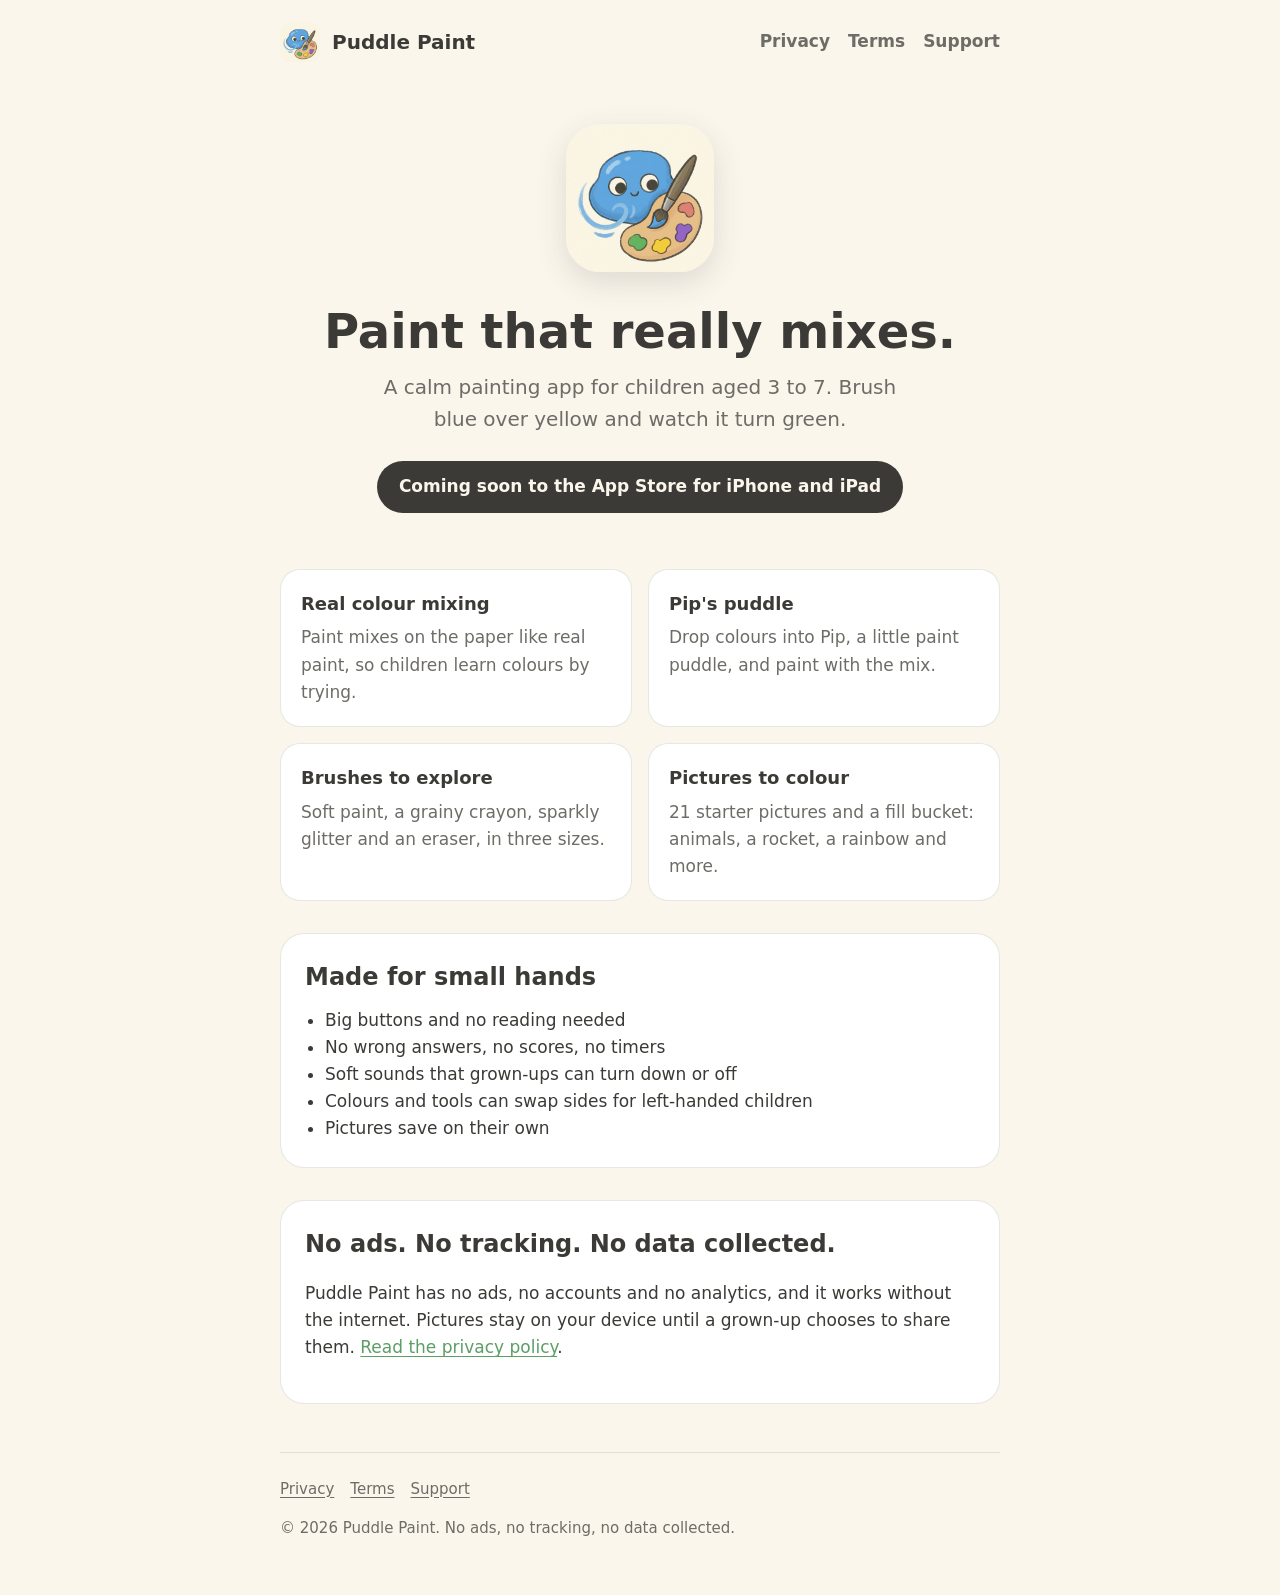
==== index.html @ 8e7a1daa "Add the Puddle Paint website: home, privacy, terms and support pages" ====
<!doctype html>
<html lang="en">
<head>
<meta charset="utf-8">
<meta name="viewport" content="width=device-width, initial-scale=1">
<title>Puddle Paint: a calm painting app for children</title>
<meta name="description" content="A calm, ad-free painting app for children aged 3 to 7, where paint really mixes.">
<link rel="icon" href="assets/favicon.png">
<link rel="stylesheet" href="assets/style.css">
</head>
<body>
<div class="wrap">
<header class="site">
  <a class="brand" href="index.html"><img src="assets/icon.png" alt="">Puddle Paint</a>
  <nav><a href="privacy.html">Privacy</a><a href="terms.html">Terms</a><a href="support.html">Support</a></nav>
</header>
<main>
<section class="hero">
  <img src="assets/icon.png" alt="The Puddle Paint app icon: Pip, a happy paint puddle, with a brush">
  <h1>Paint that really mixes.</h1>
  <p class="lead">A calm painting app for children aged 3 to 7. Brush blue over yellow and watch it turn green.</p>
  <span class="badge">Coming soon to the App Store for iPhone and iPad</span>
</section>
<section class="cards">
  <div class="card"><h3>Real colour mixing</h3><p>Paint mixes on the paper like real paint, so children learn colours by trying.</p></div>
  <div class="card"><h3>Pip's puddle</h3><p>Drop colours into Pip, a little paint puddle, and paint with the mix.</p></div>
  <div class="card"><h3>Brushes to explore</h3><p>Soft paint, a grainy crayon, sparkly glitter and an eraser, in three sizes.</p></div>
  <div class="card"><h3>Pictures to colour</h3><p>21 starter pictures and a fill bucket: animals, a rocket, a rainbow and more.</p></div>
</section>
<section class="promise">
  <h2 style="margin-top:0">Made for small hands</h2>
  <ul>
    <li>Big buttons and no reading needed</li>
    <li>No wrong answers, no scores, no timers</li>
    <li>Soft sounds that grown-ups can turn down or off</li>
    <li>Colours and tools can swap sides for left-handed children</li>
    <li>Pictures save on their own</li>
  </ul>
</section>
<section class="promise">
  <h2 style="margin-top:0">No ads. No tracking. No data collected.</h2>
  <p>Puddle Paint has no ads, no accounts and no analytics, and it works without the internet. Pictures stay on your device until a grown-up chooses to share them. <a href="privacy.html">Read the privacy policy</a>.</p>
</section>
</main>
<footer>
  <a href="privacy.html">Privacy</a><a href="terms.html">Terms</a><a href="support.html">Support</a>
  <p>© 2026 Puddle Paint. No ads, no tracking, no data collected.</p>
</footer>
</div>
</body>
</html>
---- assets/style.css ----
/* Puddle Paint site: the same paper-and-crayon look as the app. */
:root {
  --paper: #FBF6EC;
  --card: #FFFFFF;
  --ink: #3B3A36;
  --ink-soft: #6E6C66;
  --leaf: #5C9E66;
  --sky: #6BA8DB;
  --line: rgba(59, 58, 54, 0.12);
}
* { box-sizing: border-box; }
html { -webkit-text-size-adjust: 100%; }
body {
  margin: 0;
  background: var(--paper);
  color: var(--ink);
  font-family: ui-rounded, "SF Pro Rounded", "Nunito", system-ui, -apple-system, "Segoe UI", sans-serif;
  font-size: 17px;
  line-height: 1.6;
}
a { color: var(--leaf); text-underline-offset: 3px; }
a:hover { color: var(--ink); }
.wrap { max-width: 760px; margin: 0 auto; padding: 0 20px; }
header.site {
  display: flex; align-items: center; justify-content: space-between;
  gap: 16px; padding: 22px 0; flex-wrap: wrap;
}
.brand { display: flex; align-items: center; gap: 12px; color: var(--ink); text-decoration: none; font-weight: 700; font-size: 20px; }
.brand img { width: 40px; height: 40px; border-radius: 10px; }
nav a { margin-left: 18px; color: var(--ink-soft); text-decoration: none; font-weight: 600; }
nav a:first-child { margin-left: 0; }
nav a[aria-current="page"], nav a:hover { color: var(--ink); }
.hero { text-align: center; padding: 40px 0 24px; }
.hero img { width: 148px; height: 148px; border-radius: 34px; box-shadow: 0 10px 30px rgba(59,58,54,0.15); }
h1 { font-size: clamp(34px, 6vw, 48px); line-height: 1.15; margin: 24px 0 12px; }
h2 { font-size: 24px; margin: 40px 0 10px; }
.lead { font-size: 20px; color: var(--ink-soft); max-width: 560px; margin: 0 auto; }
.badge {
  display: inline-block; margin-top: 26px; padding: 12px 22px; border-radius: 999px;
  background: var(--ink); color: var(--paper); font-weight: 700; text-decoration: none;
}
.cards { display: grid; grid-template-columns: repeat(auto-fit, minmax(300px, 1fr)); gap: 16px; margin: 32px 0; }
.card { background: var(--card); border: 1px solid var(--line); border-radius: 20px; padding: 20px; }
.card h3 { margin: 0 0 6px; font-size: 18px; }
.card p { margin: 0; color: var(--ink-soft); }
.promise { background: var(--card); border-radius: 24px; padding: 24px; border: 1px solid var(--line); margin: 32px 0; }
.promise ul { margin: 8px 0 0; padding-left: 20px; }
article { padding: 8px 0 24px; }
article h1 { font-size: 36px; }
.updated { color: var(--ink-soft); font-size: 15px; }
footer { border-top: 1px solid var(--line); margin-top: 48px; padding: 24px 0 40px; color: var(--ink-soft); font-size: 15px; }
footer a { color: var(--ink-soft); margin-right: 16px; }
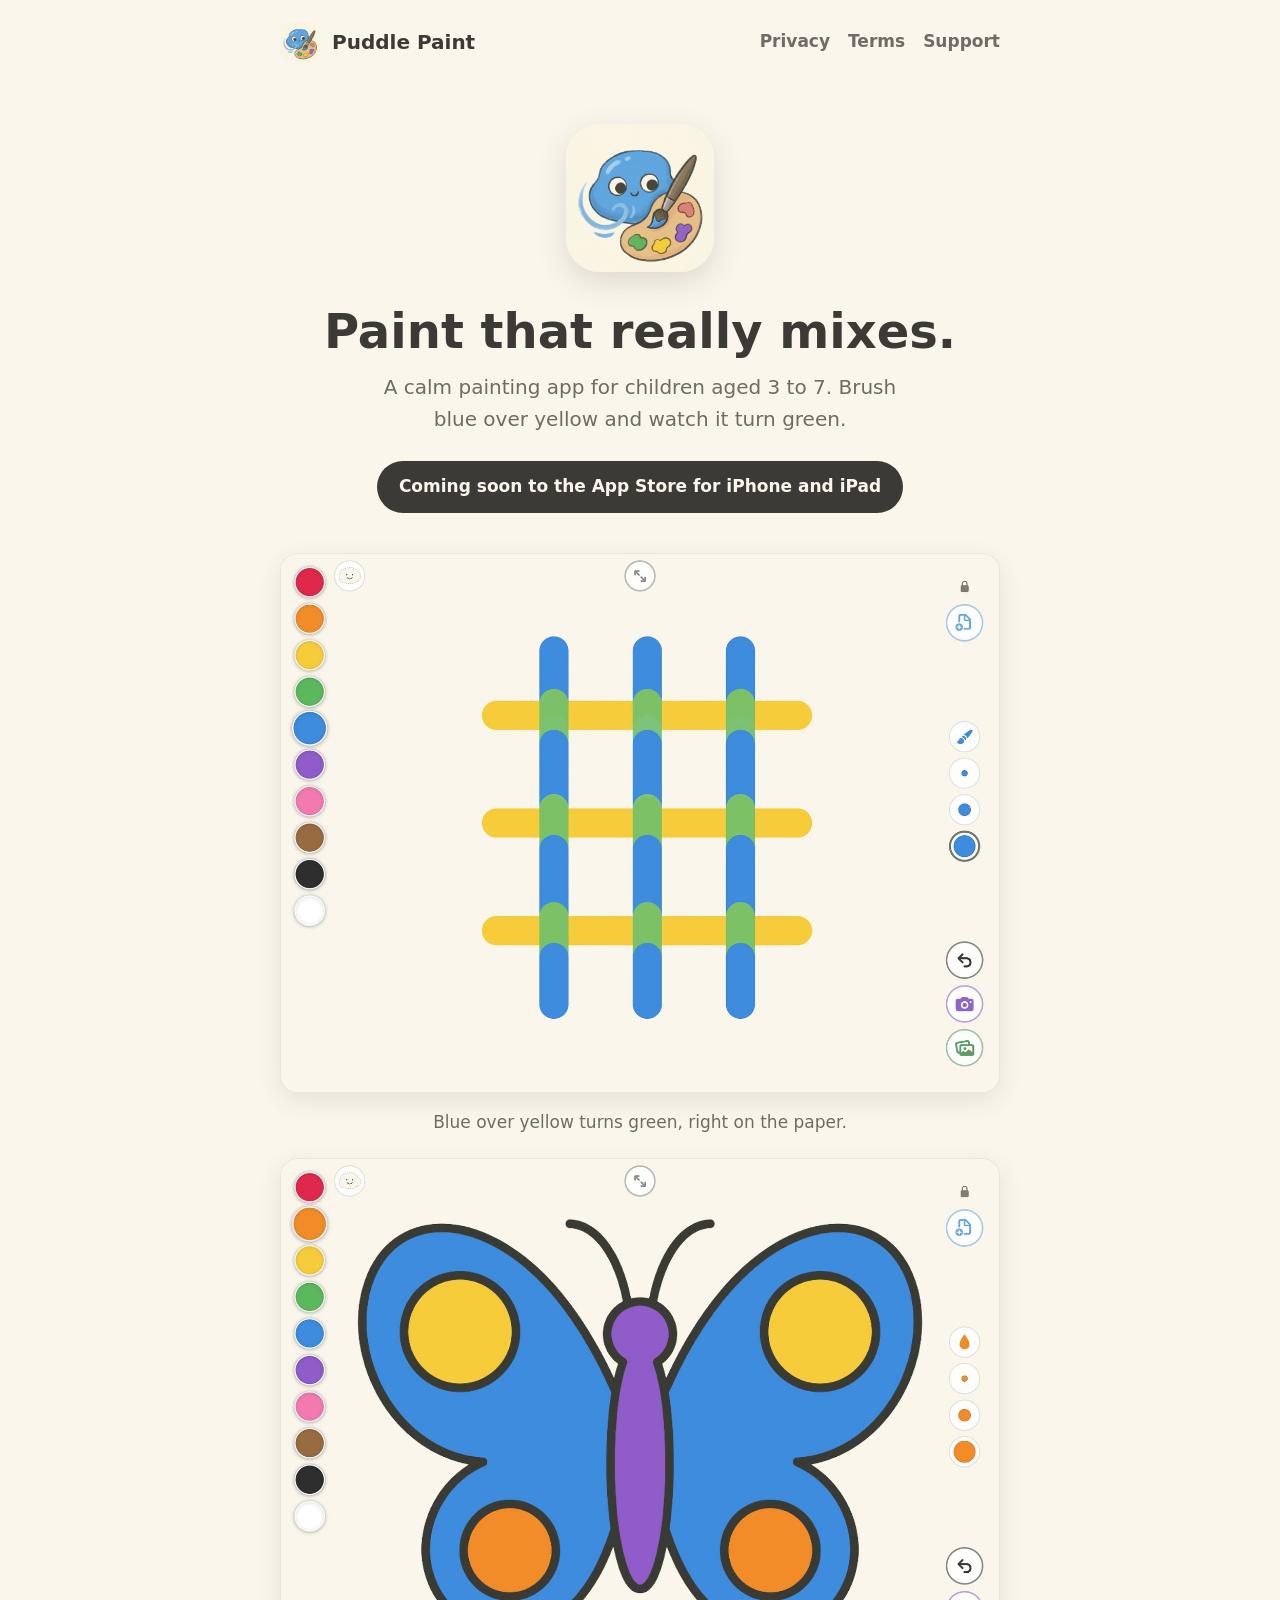
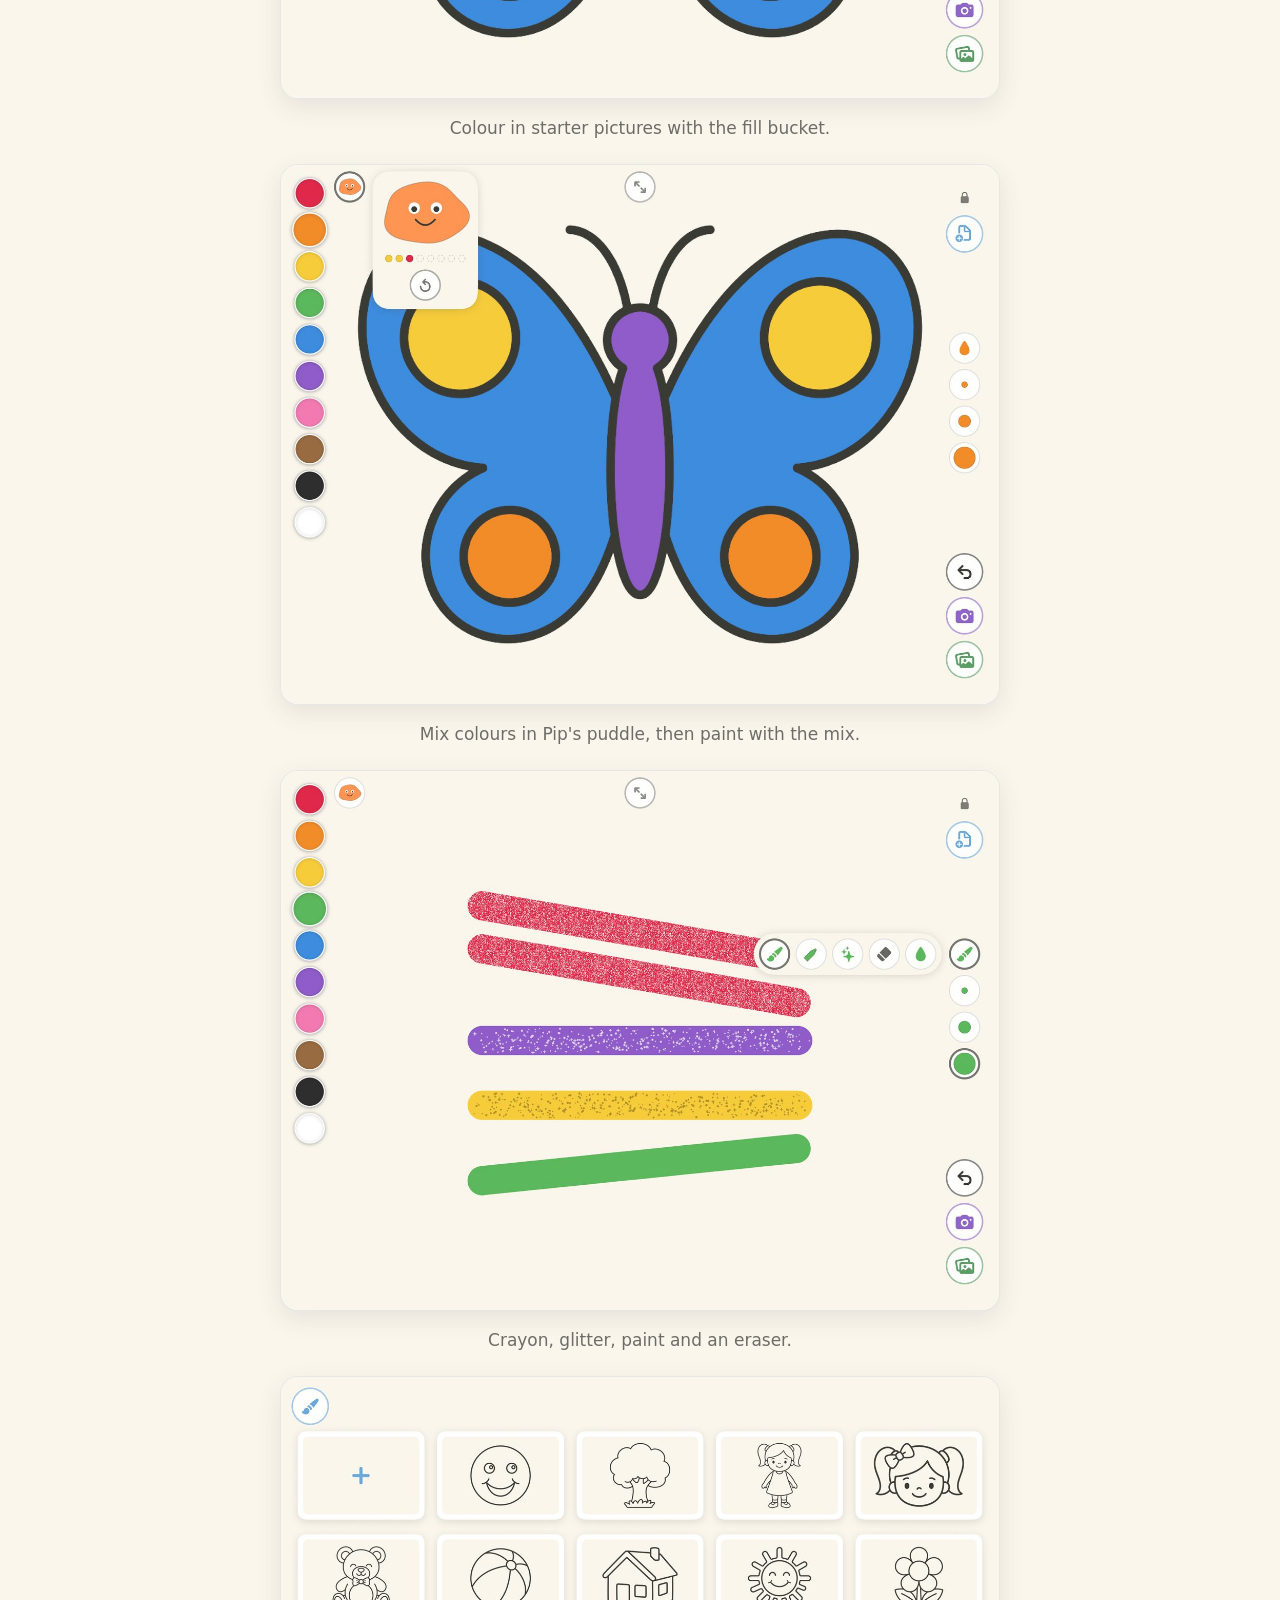
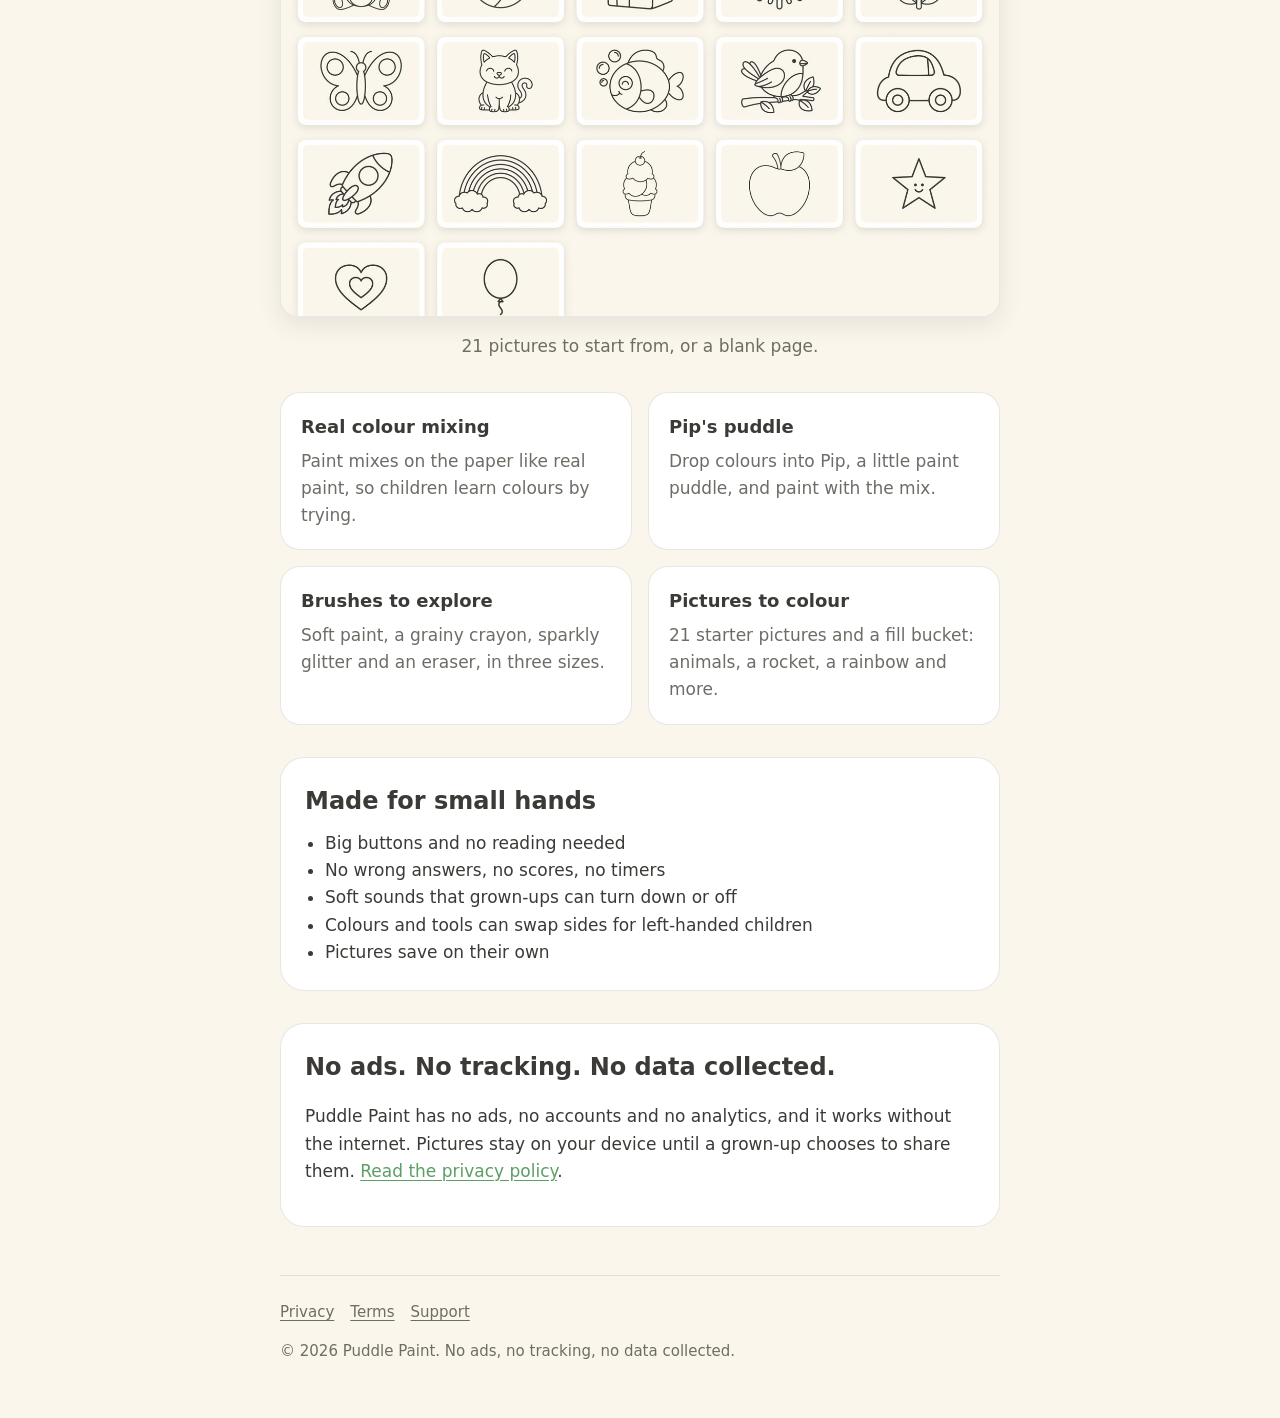
==== commit a2410723: "Add screenshots, search and link preview tags, sitemap, robots and a custom 404 page" ====
--- a/index.html
+++ b/index.html
@@ -4,7 +4,21 @@
 <meta charset="utf-8">
 <meta name="viewport" content="width=device-width, initial-scale=1">
 <title>Puddle Paint: a calm painting app for children</title>
-<meta name="description" content="A calm, ad-free painting app for children aged 3 to 7, where paint really mixes.">
+<meta name="description" content="A calm, ad-free painting app for children aged 3 to 7, where paint really mixes. No ads, no tracking, no data collected.">
+<link rel="canonical" href="https://delphidesigner.github.io/puddlepaint/">
+<meta name="theme-color" content="#FBF6EC">
+<meta property="og:type" content="website">
+<meta property="og:site_name" content="Puddle Paint">
+<meta property="og:title" content="Puddle Paint: a calm painting app for children">
+<meta property="og:description" content="A calm, ad-free painting app for children aged 3 to 7, where paint really mixes. No ads, no tracking, no data collected.">
+<meta property="og:url" content="https://delphidesigner.github.io/puddlepaint/">
+<meta property="og:image" content="https://delphidesigner.github.io/puddlepaint/assets/og-image.jpg">
+<meta property="og:image:width" content="1200">
+<meta property="og:image:height" content="630">
+<meta property="og:image:alt" content="A child's butterfly painting in Puddle Paint">
+<meta name="twitter:card" content="summary_large_image">
+<link rel="apple-touch-icon" href="assets/icon.png">
+<script type="application/ld+json">{"@context": "https://schema.org", "@type": "MobileApplication", "name": "Puddle Paint", "operatingSystem": "iOS", "applicationCategory": "EducationalApplication", "description": "A calm, ad-free painting app for children aged 3 to 7, where paint really mixes. No ads, no tracking, no data collected.", "url": "https://delphidesigner.github.io/puddlepaint/", "image": "https://delphidesigner.github.io/puddlepaint/assets/icon.png", "offers": {"@type": "Offer", "price": "0", "priceCurrency": "USD"}, "audience": {"@type": "PeopleAudience", "suggestedMinAge": 3, "suggestedMaxAge": 7}}</script>
 <link rel="icon" href="assets/favicon.png">
 <link rel="stylesheet" href="assets/style.css">
 </head>
@@ -20,6 +34,43 @@
   <h1>Paint that really mixes.</h1>
   <p class="lead">A calm painting app for children aged 3 to 7. Brush blue over yellow and watch it turn green.</p>
   <span class="badge">Coming soon to the App Store for iPhone and iPad</span>
+</section>
+<section class="shots" aria-label="Screenshots">
+  <figure>
+    <picture>
+      <source media="(min-width: 700px)" srcset="assets/screens/ipad-1-mixing.jpg">
+      <img src="assets/screens/iphone-1-mixing.jpg" alt="Blue over yellow turns green, right on the paper." loading="lazy" width="1400" height="644">
+    </picture>
+    <figcaption>Blue over yellow turns green, right on the paper.</figcaption>
+  </figure>
+  <figure>
+    <picture>
+      <source media="(min-width: 700px)" srcset="assets/screens/ipad-2-colouring.jpg">
+      <img src="assets/screens/iphone-2-colouring.jpg" alt="Colour in starter pictures with the fill bucket." loading="lazy" width="1400" height="644">
+    </picture>
+    <figcaption>Colour in starter pictures with the fill bucket.</figcaption>
+  </figure>
+  <figure>
+    <picture>
+      <source media="(min-width: 700px)" srcset="assets/screens/ipad-3-puddle.jpg">
+      <img src="assets/screens/iphone-3-puddle.jpg" alt="Mix colours in Pip's puddle, then paint with the mix." loading="lazy" width="1400" height="644">
+    </picture>
+    <figcaption>Mix colours in Pip's puddle, then paint with the mix.</figcaption>
+  </figure>
+  <figure>
+    <picture>
+      <source media="(min-width: 700px)" srcset="assets/screens/ipad-4-brushes.jpg">
+      <img src="assets/screens/iphone-4-brushes.jpg" alt="Crayon, glitter, paint and an eraser." loading="lazy" width="1400" height="644">
+    </picture>
+    <figcaption>Crayon, glitter, paint and an eraser.</figcaption>
+  </figure>
+  <figure>
+    <picture>
+      <source media="(min-width: 700px)" srcset="assets/screens/ipad-5-starters.jpg">
+      <img src="assets/screens/iphone-5-starters.jpg" alt="21 pictures to start from, or a blank page." loading="lazy" width="1400" height="644">
+    </picture>
+    <figcaption>21 pictures to start from, or a blank page.</figcaption>
+  </figure>
 </section>
 <section class="cards">
   <div class="card"><h3>Real colour mixing</h3><p>Paint mixes on the paper like real paint, so children learn colours by trying.</p></div>
--- a/assets/style.css
+++ b/assets/style.css
@@ -50,3 +50,10 @@
 .updated { color: var(--ink-soft); font-size: 15px; }
 footer { border-top: 1px solid var(--line); margin-top: 48px; padding: 24px 0 40px; color: var(--ink-soft); font-size: 15px; }
 footer a { color: var(--ink-soft); margin-right: 16px; }
+
+.shots { display: grid; gap: 22px; margin: 16px 0 8px; }
+.shots figure { margin: 0; }
+.shots img { width: 100%; height: auto; border-radius: 18px; border: 1px solid var(--line); box-shadow: 0 8px 24px rgba(59,58,54,0.10); background: var(--card); }
+.shots figcaption { text-align: center; color: var(--ink-soft); margin-top: 8px; }
+.notfound { text-align: center; padding: 60px 0 20px; }
+.notfound img { width: 120px; height: 120px; border-radius: 28px; }
